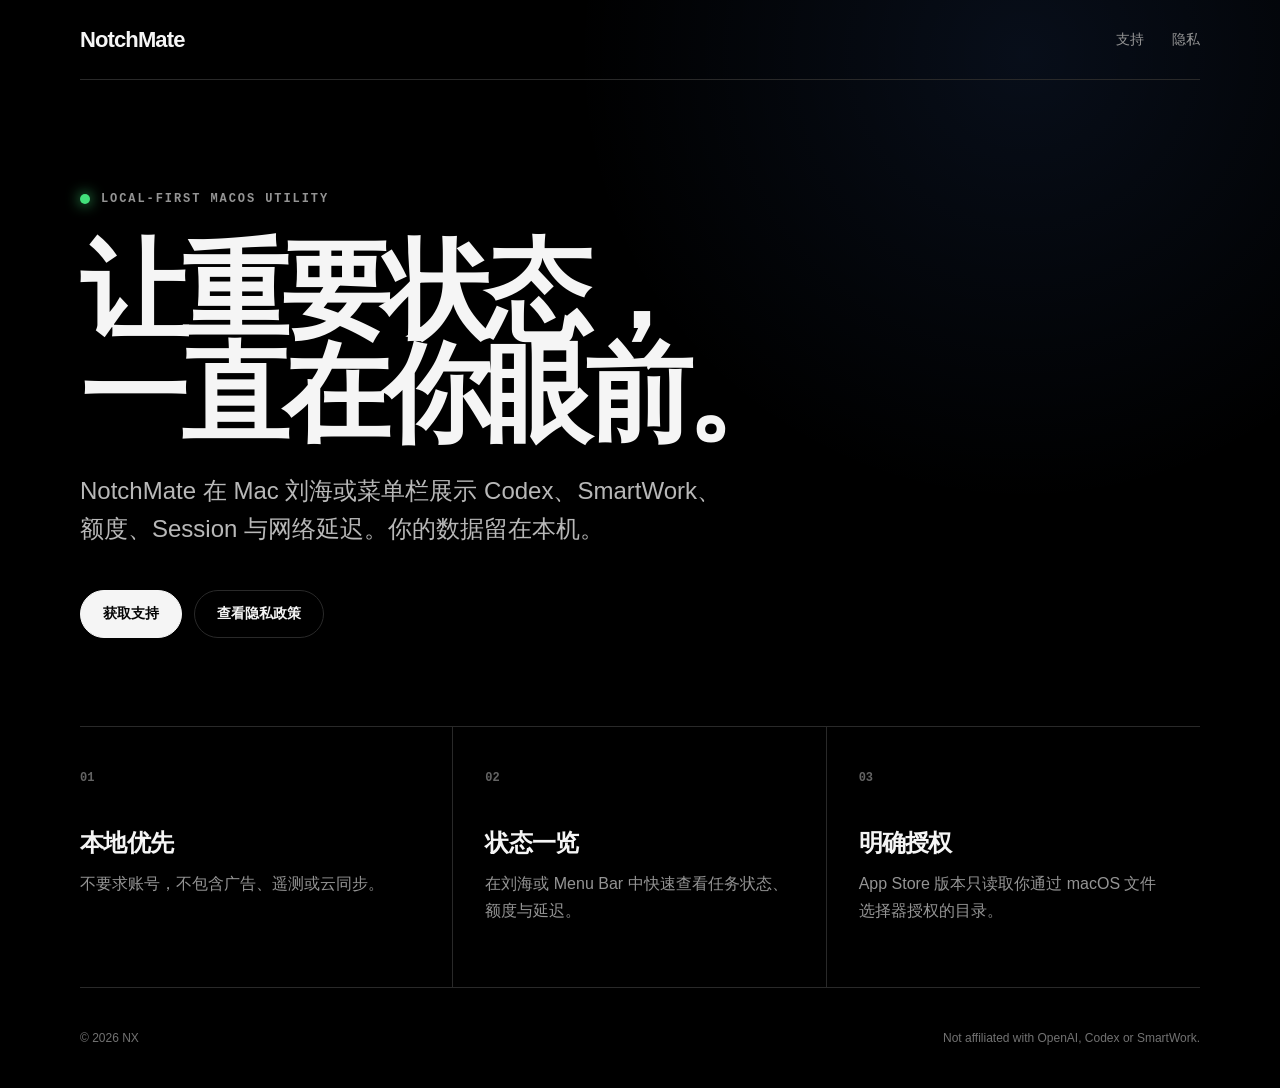
==== index.html @ 18e7ebdf "Publish NotchMate support site" ====
<!doctype html>
<html lang="zh-CN">
<head>
  <meta charset="utf-8">
  <meta name="viewport" content="width=device-width, initial-scale=1">
  <title>NotchMate</title>
  <meta name="description" content="NotchMate 是一款本地优先的 macOS 状态工具。">
  <link rel="stylesheet" href="styles.css">
</head>
<body>
  <main>
    <nav class="nav">
      <a class="brand" href="index.html">NotchMate</a>
      <div class="nav-links"><a href="support.html">支持</a><a href="privacy.html">隐私</a></div>
    </nav>
    <section class="hero">
      <div class="eyebrow"><span class="signal green"></span>LOCAL-FIRST MACOS UTILITY</div>
      <h1>让重要状态，<br>一直在你眼前。</h1>
      <p class="lead">NotchMate 在 Mac 刘海或菜单栏展示 Codex、SmartWork、额度、Session 与网络延迟。你的数据留在本机。</p>
      <div class="actions">
        <a class="button primary" href="support.html">获取支持</a>
        <a class="button" href="privacy.html">查看隐私政策</a>
      </div>
    </section>
    <section class="feature-grid" aria-label="产品特点">
      <article><span class="number">01</span><h2>本地优先</h2><p>不要求账号，不包含广告、遥测或云同步。</p></article>
      <article><span class="number">02</span><h2>状态一览</h2><p>在刘海或 Menu Bar 中快速查看任务状态、额度与延迟。</p></article>
      <article><span class="number">03</span><h2>明确授权</h2><p>App Store 版本只读取你通过 macOS 文件选择器授权的目录。</p></article>
    </section>
    <footer><span>© 2026 NX</span><span>Not affiliated with OpenAI, Codex or SmartWork.</span></footer>
  </main>
</body>
</html>
---- styles.css ----
:root {
  color-scheme: dark;
  --background: #000;
  --surface: #0b0b0b;
  --line: #292929;
  --muted: #949494;
  --text: #f5f5f5;
  --green: #42e07b;
  --blue: #4d8cff;
}

* { box-sizing: border-box; }
html { background: var(--background); }
body {
  margin: 0;
  background:
    radial-gradient(circle at 80% 5%, rgb(77 140 255 / 10%), transparent 28rem),
    var(--background);
  color: var(--text);
  font-family: -apple-system, BlinkMacSystemFont, "SF Pro Display", "PingFang SC",
    "Helvetica Neue", sans-serif;
  -webkit-font-smoothing: antialiased;
}
a { color: inherit; text-decoration: none; }
main { width: min(1120px, calc(100% - 40px)); margin: 0 auto; }
.nav {
  min-height: 80px;
  display: flex;
  align-items: center;
  justify-content: space-between;
  border-bottom: 1px solid var(--line);
}
.brand { font-weight: 760; letter-spacing: -0.04em; font-size: 22px; }
.nav-links { display: flex; gap: 28px; color: var(--muted); font-size: 14px; }
.nav-links a:hover, .text-link:hover { color: var(--text); }
.hero {
  min-height: 610px;
  padding: 112px 0 88px;
  display: flex;
  flex-direction: column;
  justify-content: center;
  border-bottom: 1px solid var(--line);
}
.eyebrow {
  display: flex;
  align-items: center;
  gap: 11px;
  color: var(--muted);
  font: 650 12px/1.2 ui-monospace, SFMono-Regular, Menlo, monospace;
  letter-spacing: 0.16em;
}
.signal {
  display: inline-block;
  width: 10px;
  height: 10px;
  border-radius: 50%;
  box-shadow: 0 0 14px currentColor;
}
.green { color: var(--green); background: var(--green); }
.blue { color: var(--blue); background: var(--blue); }
h1 {
  margin: 34px 0 26px;
  max-width: 820px;
  font-size: clamp(58px, 9vw, 108px);
  line-height: 0.95;
  letter-spacing: -0.065em;
}
.lead {
  margin: 0;
  max-width: 660px;
  color: #b8b8b8;
  font-size: clamp(18px, 2.2vw, 24px);
  line-height: 1.6;
}
.actions { display: flex; flex-wrap: wrap; gap: 12px; margin-top: 42px; }
.button {
  min-height: 48px;
  padding: 0 22px;
  display: inline-flex;
  align-items: center;
  justify-content: center;
  border: 1px solid var(--line);
  border-radius: 999px;
  font-weight: 650;
  font-size: 14px;
}
.button:hover { border-color: #5b5b5b; }
.button.primary { color: #050505; background: var(--text); border-color: var(--text); }
.feature-grid {
  display: grid;
  grid-template-columns: repeat(3, 1fr);
  border-bottom: 1px solid var(--line);
}
.feature-grid article { min-height: 260px; padding: 40px 32px; border-right: 1px solid var(--line); }
.feature-grid article:first-child { padding-left: 0; }
.feature-grid article:last-child { border-right: 0; }
.number { color: #646464; font: 600 12px/1 ui-monospace, SFMono-Regular, Menlo, monospace; }
h2 { margin: 42px 0 12px; font-size: 24px; letter-spacing: -0.03em; }
.feature-grid p { margin: 0; color: var(--muted); line-height: 1.65; }
.document { width: min(760px, 100%); padding: 88px 0 120px; }
.document-header { padding-bottom: 52px; border-bottom: 1px solid var(--line); }
.document h1 { margin: 22px 0 18px; font-size: clamp(48px, 8vw, 78px); }
.updated { color: var(--muted); font-size: 14px; }
.document section { padding-top: 42px; }
.document h2 { margin: 0 0 16px; font-size: 22px; }
.document h3 { margin: 28px 0 10px; font-size: 17px; }
.document p, .document li { color: #b8b8b8; line-height: 1.8; }
.document ul, .document ol { padding-left: 1.25rem; }
.document code {
  overflow-wrap: anywhere;
  color: var(--text);
  font-family: ui-monospace, SFMono-Regular, Menlo, monospace;
}
.contact-card {
  margin-top: 28px;
  padding: 24px;
  border: 1px solid var(--line);
  border-radius: 18px;
  background: var(--surface);
}
.contact-card p { margin: 4px 0; }
.text-link {
  color: var(--text);
  text-decoration: underline;
  text-decoration-color: #555;
  text-underline-offset: 4px;
}
footer {
  min-height: 100px;
  display: flex;
  align-items: center;
  justify-content: space-between;
  gap: 20px;
  color: #727272;
  font-size: 12px;
}
@media (max-width: 720px) {
  main { width: min(100% - 28px, 1120px); }
  .hero { min-height: 540px; padding: 70px 0; }
  h1 { font-size: clamp(52px, 17vw, 76px); }
  .feature-grid { grid-template-columns: 1fr; }
  .feature-grid article, .feature-grid article:first-child {
    min-height: auto;
    padding: 34px 0;
    border-right: 0;
    border-bottom: 1px solid var(--line);
  }
  .feature-grid article:last-child { border-bottom: 0; }
  .feature-grid h2 { margin-top: 24px; }
  footer { padding: 26px 0; flex-direction: column; align-items: flex-start; }
}
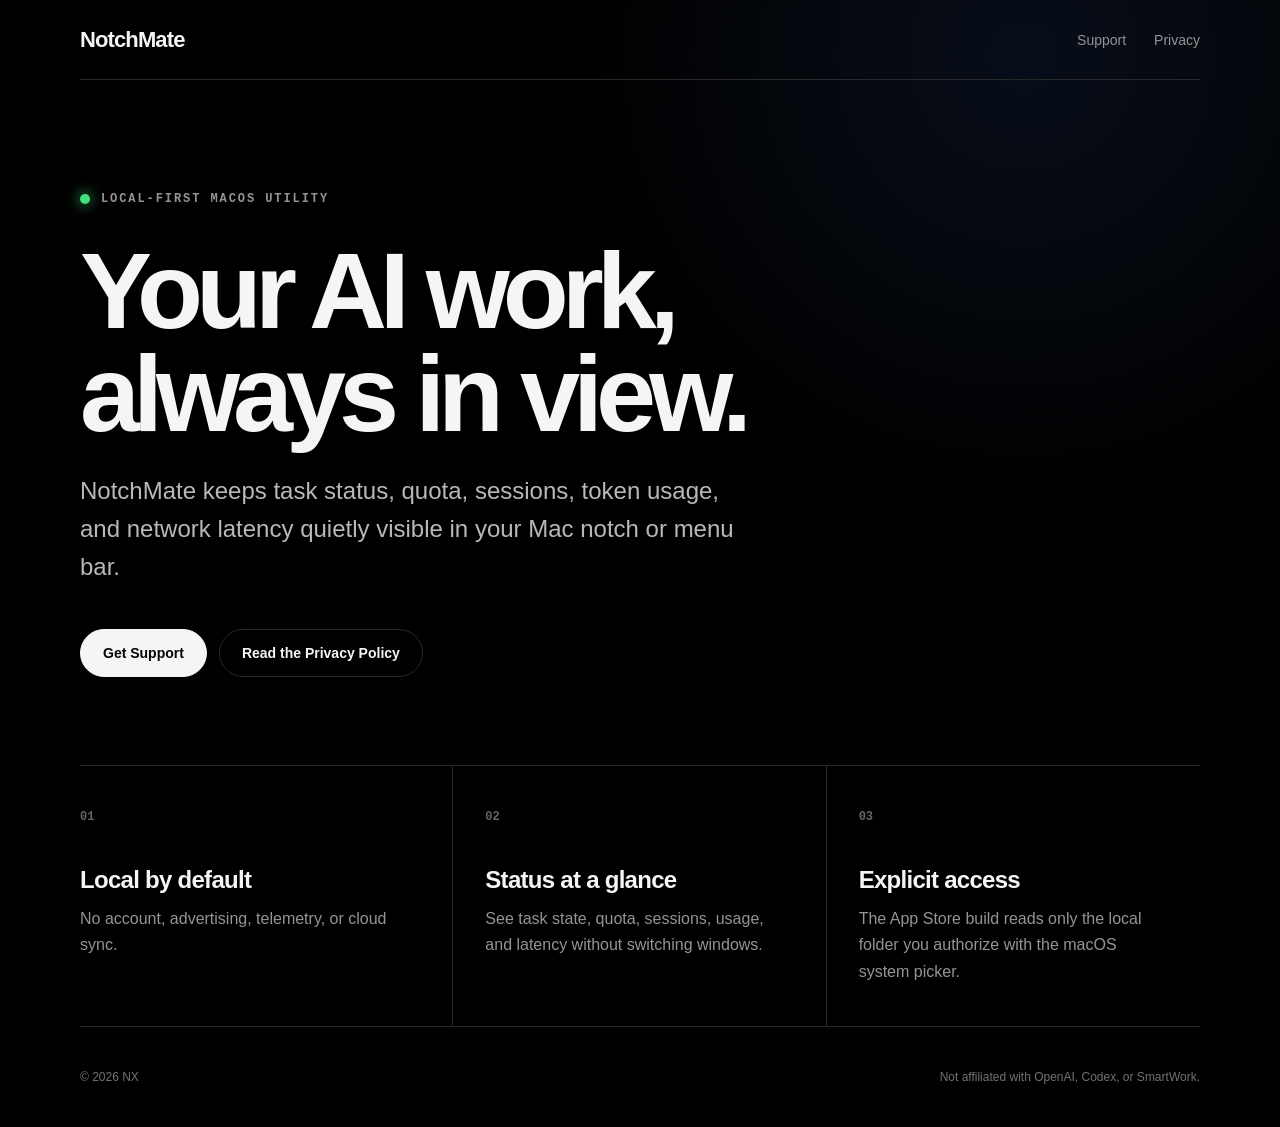
==== commit 4d369ab1: "Publish NotchMate 0.5.0 support assets" ====
--- a/index.html
+++ b/index.html
@@ -1,33 +1,33 @@
 <!doctype html>
-<html lang="zh-CN">
+<html lang="en-US">
 <head>
   <meta charset="utf-8">
   <meta name="viewport" content="width=device-width, initial-scale=1">
   <title>NotchMate</title>
-  <meta name="description" content="NotchMate 是一款本地优先的 macOS 状态工具。">
+  <meta name="description" content="NotchMate is a local-first macOS status utility for your Mac notch or menu bar.">
   <link rel="stylesheet" href="styles.css">
 </head>
 <body>
   <main>
     <nav class="nav">
       <a class="brand" href="index.html">NotchMate</a>
-      <div class="nav-links"><a href="support.html">支持</a><a href="privacy.html">隐私</a></div>
+      <div class="nav-links"><a href="support.html">Support</a><a href="privacy.html">Privacy</a></div>
     </nav>
     <section class="hero">
       <div class="eyebrow"><span class="signal green"></span>LOCAL-FIRST MACOS UTILITY</div>
-      <h1>让重要状态，<br>一直在你眼前。</h1>
-      <p class="lead">NotchMate 在 Mac 刘海或菜单栏展示 Codex、SmartWork、额度、Session 与网络延迟。你的数据留在本机。</p>
+      <h1>Your AI work,<br>always in view.</h1>
+      <p class="lead">NotchMate keeps task status, quota, sessions, token usage, and network latency quietly visible in your Mac notch or menu bar.</p>
       <div class="actions">
-        <a class="button primary" href="support.html">获取支持</a>
-        <a class="button" href="privacy.html">查看隐私政策</a>
+        <a class="button primary" href="support.html">Get Support</a>
+        <a class="button" href="privacy.html">Read the Privacy Policy</a>
       </div>
     </section>
-    <section class="feature-grid" aria-label="产品特点">
-      <article><span class="number">01</span><h2>本地优先</h2><p>不要求账号，不包含广告、遥测或云同步。</p></article>
-      <article><span class="number">02</span><h2>状态一览</h2><p>在刘海或 Menu Bar 中快速查看任务状态、额度与延迟。</p></article>
-      <article><span class="number">03</span><h2>明确授权</h2><p>App Store 版本只读取你通过 macOS 文件选择器授权的目录。</p></article>
+    <section class="feature-grid" aria-label="Product features">
+      <article><span class="number">01</span><h2>Local by default</h2><p>No account, advertising, telemetry, or cloud sync.</p></article>
+      <article><span class="number">02</span><h2>Status at a glance</h2><p>See task state, quota, sessions, usage, and latency without switching windows.</p></article>
+      <article><span class="number">03</span><h2>Explicit access</h2><p>The App Store build reads only the local folder you authorize with the macOS system picker.</p></article>
     </section>
-    <footer><span>© 2026 NX</span><span>Not affiliated with OpenAI, Codex or SmartWork.</span></footer>
+    <footer><span>© 2026 NX</span><span>Not affiliated with OpenAI, Codex, or SmartWork.</span></footer>
   </main>
 </body>
 </html>
